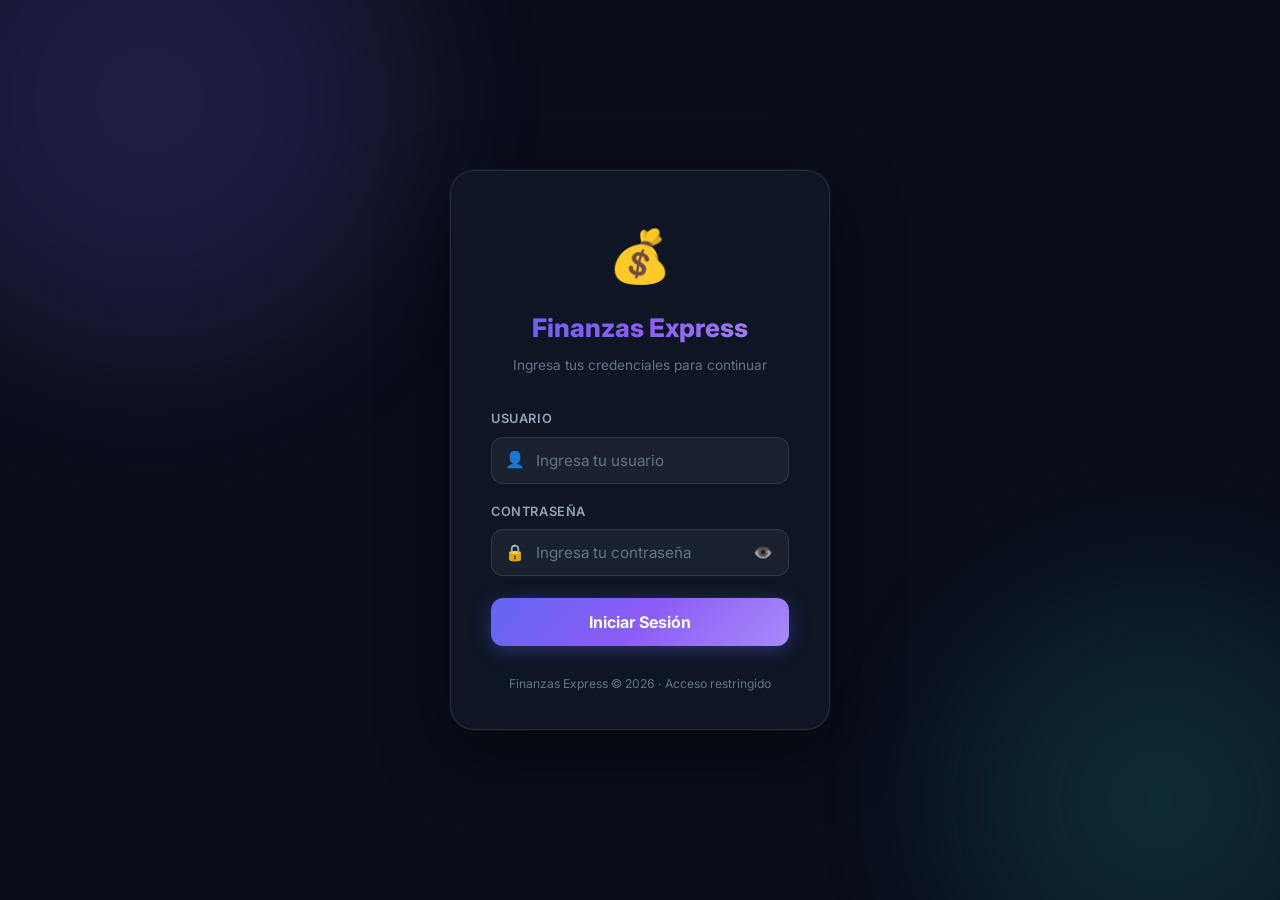
==== static/login.html @ 974da5dc "Implementacion login" ====
<!DOCTYPE html>
<html lang="es">

<head>
    <meta charset="UTF-8">
    <meta name="viewport" content="width=device-width, initial-scale=1.0">
    <meta name="description" content="Iniciar sesión en Finanzas Express">
    <title>💰 Finanzas Express · Iniciar Sesión</title>
    <link rel="preconnect" href="https://fonts.googleapis.com">
    <link rel="preconnect" href="https://fonts.gstatic.com" crossorigin>
    <link href="https://fonts.googleapis.com/css2?family=Inter:wght@300;400;500;600;700;800&display=swap"
        rel="stylesheet">
    <link rel="stylesheet" href="styles.css">
</head>

<body class="login-body">
    <div class="login-bg">
        <div class="login-blob login-blob-1"></div>
        <div class="login-blob login-blob-2"></div>
    </div>

    <div class="login-container">
        <div class="login-card">
            <!-- Header -->
            <div class="login-header">
                <div class="login-logo">💰</div>
                <h1 class="login-title">Finanzas Express</h1>
                <p class="login-subtitle">Ingresa tus credenciales para continuar</p>
            </div>

            <!-- Form -->
            <form id="login-form" class="login-form" autocomplete="off">
                <div class="login-form-group">
                    <label for="login-username">Usuario</label>
                    <div class="login-input-wrapper">
                        <span class="login-input-icon">👤</span>
                        <input type="text" id="login-username" name="username" placeholder="Ingresa tu usuario" required
                            autocomplete="username">
                    </div>
                </div>

                <div class="login-form-group">
                    <label for="login-password">Contraseña</label>
                    <div class="login-input-wrapper">
                        <span class="login-input-icon">🔒</span>
                        <input type="password" id="login-password" name="password" placeholder="Ingresa tu contraseña"
                            required autocomplete="current-password">
                        <button type="button" class="login-toggle-password" id="toggle-password"
                            title="Mostrar/ocultar contraseña">
                            👁️
                        </button>
                    </div>
                </div>

                <!-- Error message -->
                <div id="login-error" class="login-error hidden">
                    <span>⚠️</span>
                    <span id="login-error-text">Usuario o contraseña incorrectos</span>
                </div>

                <button type="submit" class="btn-login" id="btn-login">
                    <span id="btn-login-text">Iniciar Sesión</span>
                    <span id="btn-login-spinner" class="login-spinner hidden"></span>
                </button>
            </form>

            <p class="login-footer">Finanzas Express &copy; 2026 · Acceso restringido</p>
        </div>
    </div>

    <script>
        const form = document.getElementById('login-form');
        const errorBox = document.getElementById('login-error');
        const errorText = document.getElementById('login-error-text');
        const btnText = document.getElementById('btn-login-text');
        const btnSpinner = document.getElementById('btn-login-spinner');
        const togglePwd = document.getElementById('toggle-password');
        const pwdInput = document.getElementById('login-password');

        togglePwd.addEventListener('click', () => {
            const isPassword = pwdInput.type === 'password';
            pwdInput.type = isPassword ? 'text' : 'password';
            togglePwd.textContent = isPassword ? '🙈' : '👁️';
        });

        form.addEventListener('submit', async (e) => {
            e.preventDefault();
            errorBox.classList.add('hidden');
            btnText.textContent = 'Verificando...';
            btnSpinner.classList.remove('hidden');

            const username = document.getElementById('login-username').value.trim();
            const password = document.getElementById('login-password').value;

            try {
                const res = await fetch('/api/login', {
                    method: 'POST',
                    headers: { 'Content-Type': 'application/json' },
                    body: JSON.stringify({ username, password })
                });

                const data = await res.json();

                if (res.ok) {
                    btnText.textContent = '✅ ¡Bienvenido!';
                    setTimeout(() => { window.location.href = '/'; }, 500);
                } else {
                    errorText.textContent = data.error || 'Usuario o contraseña incorrectos';
                    errorBox.classList.remove('hidden');
                    btnText.textContent = 'Iniciar Sesión';
                    btnSpinner.classList.add('hidden');
                    // Shake animation
                    form.classList.add('login-shake');
                    setTimeout(() => form.classList.remove('login-shake'), 500);
                }
            } catch (err) {
                errorText.textContent = 'Error de conexión. Intenta de nuevo.';
                errorBox.classList.remove('hidden');
                btnText.textContent = 'Iniciar Sesión';
                btnSpinner.classList.add('hidden');
            }
        });
    </script>
</body>

</html>
---- static/styles.css ----
/* ============================================================
   STYLES.CSS - Simulador de Presupuesto Personal
   Diseño oscuro premium con glassmorphism y micro-animaciones
   ============================================================ */

/* ---- Reset & Base ---- */
*,
*::before,
*::after {
    margin: 0;
    padding: 0;
    box-sizing: border-box;
}

:root {
    --bg-primary: #0a0e1a;
    --bg-secondary: #111827;
    --bg-card: rgba(17, 24, 39, 0.7);
    --bg-card-hover: rgba(17, 24, 39, 0.9);
    --glass: rgba(255, 255, 255, 0.04);
    --glass-border: rgba(255, 255, 255, 0.08);
    --accent-1: #6366f1;
    --accent-2: #8b5cf6;
    --accent-3: #a78bfa;
    --gradient-primary: linear-gradient(135deg, #6366f1, #8b5cf6, #a78bfa);
    --gradient-income: linear-gradient(135deg, #10b981, #34d399);
    --gradient-expense: linear-gradient(135deg, #ef4444, #f87171);
    --gradient-balance: linear-gradient(135deg, #3b82f6, #60a5fa);
    --gradient-savings: linear-gradient(135deg, #f59e0b, #fbbf24);
    --text-primary: #f1f5f9;
    --text-secondary: #94a3b8;
    --text-muted: #64748b;
    --border: rgba(255, 255, 255, 0.06);
    --success: #10b981;
    --warning: #f59e0b;
    --danger: #ef4444;
    --info: #3b82f6;
    --radius-sm: 8px;
    --radius-md: 12px;
    --radius-lg: 16px;
    --radius-xl: 20px;
    --shadow-sm: 0 2px 8px rgba(0, 0, 0, 0.2);
    --shadow-md: 0 4px 16px rgba(0, 0, 0, 0.3);
    --shadow-lg: 0 8px 32px rgba(0, 0, 0, 0.4);
    --shadow-glow: 0 0 20px rgba(99, 102, 241, 0.15);
    --transition: 0.3s cubic-bezier(0.4, 0, 0.2, 1);
    --font: 'Inter', -apple-system, BlinkMacSystemFont, sans-serif;
}

html {
    scroll-behavior: smooth;
}

body {
    font-family: var(--font);
    background: var(--bg-primary);
    color: var(--text-primary);
    min-height: 100vh;
    line-height: 1.6;
    -webkit-font-smoothing: antialiased;
}

body::before {
    content: '';
    position: fixed;
    top: 0;
    left: 0;
    right: 0;
    bottom: 0;
    background:
        radial-gradient(ellipse at 20% 0%, rgba(99, 102, 241, 0.08) 0%, transparent 50%),
        radial-gradient(ellipse at 80% 100%, rgba(139, 92, 246, 0.06) 0%, transparent 50%);
    pointer-events: none;
    z-index: 0;
}

/* ---- Header ---- */
#app-header {
    position: sticky;
    top: 0;
    z-index: 100;
    display: flex;
    justify-content: space-between;
    align-items: center;
    padding: 16px 32px;
    background: rgba(10, 14, 26, 0.85);
    backdrop-filter: blur(20px);
    -webkit-backdrop-filter: blur(20px);
    border-bottom: 1px solid var(--glass-border);
}

.header-left {
    display: flex;
    align-items: center;
    gap: 14px;
}

.logo {
    font-size: 2rem;
    animation: float 3s ease-in-out infinite;
}

@keyframes float {

    0%,
    100% {
        transform: translateY(0px);
    }

    50% {
        transform: translateY(-4px);
    }
}

#app-header h1 {
    font-size: 1.4rem;
    font-weight: 700;
    background: var(--gradient-primary);
    -webkit-background-clip: text;
    -webkit-text-fill-color: transparent;
    background-clip: text;
}

.header-subtitle {
    font-size: 0.8rem;
    color: var(--text-muted);
}

.guest-badge {
    background: var(--glass);
    padding: 2px 8px;
    border-radius: 999px;
    border: 1px solid var(--glass-border);
    font-size: 0.72rem;
}

.month-selector {
    display: flex;
    align-items: center;
    gap: 8px;
}

.month-selector label {
    font-size: 0.85rem;
    color: var(--text-secondary);
    font-weight: 500;
}

.month-selector input[type="month"] {
    background: var(--glass);
    border: 1px solid var(--glass-border);
    color: var(--text-primary);
    padding: 8px 14px;
    border-radius: var(--radius-sm);
    font-family: var(--font);
    font-size: 0.85rem;
    outline: none;
    transition: var(--transition);
}

.month-selector input[type="month"]:focus {
    border-color: var(--accent-1);
    box-shadow: 0 0 0 3px rgba(99, 102, 241, 0.15);
}

/* ---- Alerts Banner ---- */
.alerts-banner {
    padding: 0 32px;
    transition: var(--transition);
}

.alerts-banner.hidden {
    display: none;
}

.alert-item {
    display: flex;
    align-items: center;
    gap: 12px;
    padding: 12px 18px;
    margin-top: 12px;
    background: rgba(239, 68, 68, 0.1);
    border-left: 4px solid var(--danger);
    border-radius: var(--radius-sm);
    animation: slideIn 0.4s ease-out;
    font-size: 0.9rem;
}

.alert-item .alert-icon {
    font-size: 1.3rem;
}

@keyframes slideIn {
    from {
        opacity: 0;
        transform: translateX(-20px);
    }

    to {
        opacity: 1;
        transform: translateX(0);
    }
}

/* ---- Tabs Nav ---- */
.tabs-nav {
    display: flex;
    gap: 4px;
    padding: 16px 32px 0;
    position: relative;
    z-index: 1;
}

.tab-btn {
    flex: 1;
    display: flex;
    align-items: center;
    justify-content: center;
    gap: 8px;
    padding: 14px 20px;
    background: var(--glass);
    border: 1px solid var(--glass-border);
    border-bottom: none;
    border-radius: var(--radius-md) var(--radius-md) 0 0;
    color: var(--text-secondary);
    font-family: var(--font);
    font-size: 0.95rem;
    font-weight: 500;
    cursor: pointer;
    transition: var(--transition);
    position: relative;
    overflow: hidden;
}

.tab-btn::before {
    content: '';
    position: absolute;
    top: 0;
    left: 0;
    right: 0;
    height: 3px;
    background: var(--gradient-primary);
    transform: scaleX(0);
    transition: transform 0.3s ease;
}

.tab-btn:hover {
    color: var(--text-primary);
    background: rgba(255, 255, 255, 0.06);
}

.tab-btn.active {
    color: var(--text-primary);
    background: var(--bg-card);
    border-color: rgba(99, 102, 241, 0.2);
}

.tab-btn.active::before {
    transform: scaleX(1);
}

.tab-icon {
    font-size: 1.15rem;
}

/* ---- Main ---- */
#main-content {
    padding: 0 32px 40px;
    position: relative;
    z-index: 1;
}

.tab-content {
    display: none;
    animation: fadeUp 0.45s ease-out;
}

.tab-content.active {
    display: block;
}

@keyframes fadeUp {
    from {
        opacity: 0;
        transform: translateY(12px);
    }

    to {
        opacity: 1;
        transform: translateY(0);
    }
}

/* ---- Cards ---- */
.card {
    background: var(--bg-card);
    backdrop-filter: blur(16px);
    -webkit-backdrop-filter: blur(16px);
    border: 1px solid var(--glass-border);
    border-radius: var(--radius-lg);
    padding: 24px;
    margin-top: 20px;
    box-shadow: var(--shadow-sm);
    transition: var(--transition);
}

.card:hover {
    box-shadow: var(--shadow-md);
    border-color: rgba(99, 102, 241, 0.12);
}

.card-header {
    display: flex;
    justify-content: space-between;
    align-items: center;
    margin-bottom: 20px;
}

.card-header h2 {
    font-size: 1.1rem;
    font-weight: 600;
    color: var(--text-primary);
}

/* ---- Grid Layouts ---- */
.grid-2col {
    display: grid;
    grid-template-columns: 1fr 1fr;
    gap: 20px;
}

/* ---- Forms ---- */
.form-row {
    display: grid;
    grid-template-columns: 1fr 1fr;
    gap: 16px;
}

.form-row-3 {
    grid-template-columns: 1fr 1fr 1fr;
}

.form-group {
    display: flex;
    flex-direction: column;
    gap: 6px;
    margin-bottom: 16px;
}

.form-group label {
    font-size: 0.82rem;
    font-weight: 500;
    color: var(--text-secondary);
    text-transform: uppercase;
    letter-spacing: 0.5px;
}

.form-group input,
.form-group select {
    padding: 10px 14px;
    background: rgba(255, 255, 255, 0.04);
    border: 1px solid var(--glass-border);
    border-radius: var(--radius-sm);
    color: var(--text-primary);
    font-family: var(--font);
    font-size: 0.92rem;
    outline: none;
    transition: var(--transition);
}

.form-group input::placeholder {
    color: var(--text-muted);
}

.form-group input:focus,
.form-group select:focus {
    border-color: var(--accent-1);
    box-shadow: 0 0 0 3px rgba(99, 102, 241, 0.12);
    background: rgba(255, 255, 255, 0.06);
}

.form-group select option {
    background: var(--bg-secondary);
    color: var(--text-primary);
}

/* ---- Buttons ---- */
.btn {
    padding: 11px 24px;
    border: none;
    border-radius: var(--radius-sm);
    font-family: var(--font);
    font-size: 0.9rem;
    font-weight: 600;
    cursor: pointer;
    transition: var(--transition);
    display: inline-flex;
    align-items: center;
    gap: 8px;
    position: relative;
    overflow: hidden;
}

.btn::after {
    content: '';
    position: absolute;
    inset: 0;
    background: rgba(255, 255, 255, 0);
    transition: var(--transition);
}

.btn:hover::after {
    background: rgba(255, 255, 255, 0.08);
}

.btn:active {
    transform: scale(0.97);
}

.btn-primary {
    background: var(--gradient-primary);
    color: #fff;
    box-shadow: 0 4px 14px rgba(99, 102, 241, 0.3);
}

.btn-primary:hover {
    box-shadow: 0 6px 20px rgba(99, 102, 241, 0.4);
    transform: translateY(-1px);
}

.btn-secondary {
    background: linear-gradient(135deg, #059669, #10b981);
    color: #fff;
    box-shadow: 0 4px 14px rgba(16, 185, 129, 0.25);
}

.btn-secondary:hover {
    box-shadow: 0 6px 20px rgba(16, 185, 129, 0.35);
    transform: translateY(-1px);
}

.btn-accent {
    background: linear-gradient(135deg, #d97706, #f59e0b);
    color: #fff;
    box-shadow: 0 4px 14px rgba(245, 158, 11, 0.25);
}

.btn-accent:hover {
    box-shadow: 0 6px 20px rgba(245, 158, 11, 0.35);
    transform: translateY(-1px);
}

.btn-export {
    background: var(--glass);
    border: 1px solid var(--glass-border);
    color: var(--text-primary);
    padding: 8px 18px;
    border-radius: var(--radius-sm);
    font-family: var(--font);
    font-size: 0.85rem;
    font-weight: 500;
    cursor: pointer;
    transition: var(--transition);
}

.btn-export:hover {
    background: rgba(255, 255, 255, 0.08);
    border-color: var(--accent-1);
}

.btn-sm {
    padding: 6px 14px;
    font-size: 0.78rem;
}

.btn-danger {
    background: rgba(239, 68, 68, 0.15);
    color: var(--danger);
    border: 1px solid rgba(239, 68, 68, 0.2);
}

.btn-danger:hover {
    background: rgba(239, 68, 68, 0.25);
}

.btn-deposit {
    background: rgba(16, 185, 129, 0.15);
    color: var(--success);
    border: 1px solid rgba(16, 185, 129, 0.2);
}

.btn-deposit:hover {
    background: rgba(16, 185, 129, 0.25);
}

.btn-reset {
    background: rgba(239, 68, 68, 0.12);
    color: var(--danger);
    border: 1px solid rgba(239, 68, 68, 0.2);
    padding: 8px 18px;
    border-radius: var(--radius-sm);
    font-family: var(--font);
    font-size: 0.82rem;
    font-weight: 600;
    cursor: pointer;
    transition: var(--transition);
    white-space: nowrap;
}

.btn-reset:hover {
    background: rgba(239, 68, 68, 0.22);
    border-color: var(--danger);
    box-shadow: 0 0 12px rgba(239, 68, 68, 0.15);
    transform: translateY(-1px);
}

.btn-reset:active {
    transform: scale(0.97);
}

.header-right {
    display: flex;
    align-items: center;
    gap: 12px;
}

/* ---- KPI Grid ---- */
.kpi-grid {
    display: grid;
    grid-template-columns: repeat(4, 1fr);
    gap: 16px;
    margin-top: 20px;
}

.kpi-card {
    padding: 20px;
    border-radius: var(--radius-lg);
    text-align: center;
    position: relative;
    overflow: hidden;
    transition: var(--transition);
}

.kpi-card::before {
    content: '';
    position: absolute;
    inset: 0;
    opacity: 0.12;
    border-radius: inherit;
}

.kpi-income {
    background: rgba(16, 185, 129, 0.08);
    border: 1px solid rgba(16, 185, 129, 0.15);
}

.kpi-expense {
    background: rgba(239, 68, 68, 0.08);
    border: 1px solid rgba(239, 68, 68, 0.15);
}

.kpi-balance {
    background: rgba(59, 130, 246, 0.08);
    border: 1px solid rgba(59, 130, 246, 0.15);
}

.kpi-savings {
    background: rgba(245, 158, 11, 0.08);
    border: 1px solid rgba(245, 158, 11, 0.15);
}

.kpi-card:hover {
    transform: translateY(-2px);
    box-shadow: var(--shadow-md);
}

.kpi-icon {
    font-size: 1.8rem;
    margin-bottom: 8px;
}

.kpi-value {
    font-size: 1.6rem;
    font-weight: 800;
    letter-spacing: -0.02em;
}

.kpi-income .kpi-value {
    color: var(--success);
}

.kpi-expense .kpi-value {
    color: var(--danger);
}

.kpi-balance .kpi-value {
    color: var(--info);
}

.kpi-savings .kpi-value {
    color: var(--warning);
}

.kpi-label {
    font-size: 0.78rem;
    color: var(--text-secondary);
    text-transform: uppercase;
    letter-spacing: 1px;
    margin-top: 4px;
    font-weight: 500;
}

/* ---- Charts ---- */
.chart-container {
    position: relative;
    height: 300px;
    width: 100%;
}

/* ---- Transactions List ---- */
.transactions-list {
    max-height: 400px;
    overflow-y: auto;
}

.tx-item {
    display: flex;
    align-items: center;
    justify-content: space-between;
    padding: 12px 16px;
    border-bottom: 1px solid var(--border);
    transition: var(--transition);
    border-radius: var(--radius-sm);
}

.tx-item:hover {
    background: var(--glass);
}

.tx-item:last-child {
    border-bottom: none;
}

.tx-info {
    display: flex;
    align-items: center;
    gap: 14px;
}

.tx-icon {
    width: 40px;
    height: 40px;
    border-radius: var(--radius-sm);
    display: flex;
    align-items: center;
    justify-content: center;
    font-size: 1.1rem;
}

.tx-icon.income {
    background: rgba(16, 185, 129, 0.12);
}

.tx-icon.expense {
    background: rgba(239, 68, 68, 0.12);
}

.tx-details h4 {
    font-size: 0.9rem;
    font-weight: 500;
}

.tx-details p {
    font-size: 0.78rem;
    color: var(--text-muted);
}

.tx-right {
    display: flex;
    align-items: center;
    gap: 12px;
}

.tx-amount {
    font-weight: 700;
    font-size: 0.95rem;
}

.tx-amount.income {
    color: var(--success);
}

.tx-amount.expense {
    color: var(--danger);
}

.tx-date {
    font-size: 0.76rem;
    color: var(--text-muted);
}

/* ---- Budget Progress ---- */
.budget-progress-list {
    display: grid;
    gap: 14px;
}

.budget-progress-item {
    padding: 14px;
    background: var(--glass);
    border-radius: var(--radius-md);
    border: 1px solid var(--border);
}

.budget-progress-header {
    display: flex;
    justify-content: space-between;
    align-items: center;
    margin-bottom: 8px;
}

.budget-progress-header h4 {
    font-size: 0.9rem;
    font-weight: 500;
}

.budget-progress-amounts {
    font-size: 0.82rem;
    color: var(--text-secondary);
}

.progress-bar-bg {
    height: 8px;
    background: rgba(255, 255, 255, 0.06);
    border-radius: 999px;
    overflow: hidden;
}

.progress-bar-fill {
    height: 100%;
    border-radius: 999px;
    transition: width 0.8s cubic-bezier(0.4, 0, 0.2, 1);
    position: relative;
}

.progress-bar-fill.ok {
    background: var(--gradient-income);
}

.progress-bar-fill.warning {
    background: var(--gradient-savings);
}

.progress-bar-fill.danger {
    background: var(--gradient-expense);
}

.budget-status {
    font-size: 0.75rem;
    margin-top: 6px;
    font-weight: 500;
}

.budget-status.ok {
    color: var(--success);
}

.budget-status.warning {
    color: var(--warning);
}

.budget-status.danger {
    color: var(--danger);
}

/* ---- Savings Goals ---- */
.savings-goals-list {
    margin-top: 20px;
    display: grid;
    gap: 16px;
}

.savings-goal-card {
    background: var(--glass);
    border: 1px solid var(--glass-border);
    border-radius: var(--radius-md);
    padding: 18px;
    transition: var(--transition);
}

.savings-goal-card:hover {
    border-color: rgba(245, 158, 11, 0.2);
    box-shadow: var(--shadow-sm);
}

.savings-goal-header {
    display: flex;
    justify-content: space-between;
    align-items: flex-start;
    margin-bottom: 12px;
}

.savings-goal-header h4 {
    font-size: 1rem;
    font-weight: 600;
}

.savings-goal-header .goal-deadline {
    font-size: 0.78rem;
    color: var(--text-muted);
}

.savings-goal-amounts {
    display: flex;
    justify-content: space-between;
    font-size: 0.88rem;
    margin-bottom: 10px;
}

.savings-goal-amounts .current {
    color: var(--warning);
    font-weight: 700;
}

.savings-goal-amounts .target {
    color: var(--text-secondary);
}

.savings-goal-projection {
    padding: 10px 14px;
    background: rgba(245, 158, 11, 0.06);
    border-radius: var(--radius-sm);
    font-size: 0.82rem;
    color: var(--text-secondary);
    margin-top: 10px;
    border-left: 3px solid var(--warning);
}

.savings-goal-projection.behind {
    background: rgba(239, 68, 68, 0.06);
    border-left-color: var(--danger);
}

.savings-goal-projection.completed {
    background: rgba(16, 185, 129, 0.06);
    border-left-color: var(--success);
}

.savings-goal-actions {
    display: flex;
    gap: 8px;
    margin-top: 12px;
}

.deposit-input {
    padding: 6px 12px;
    background: rgba(255, 255, 255, 0.04);
    border: 1px solid var(--glass-border);
    border-radius: var(--radius-sm);
    color: var(--text-primary);
    font-family: var(--font);
    font-size: 0.82rem;
    width: 120px;
    outline: none;
}

.deposit-input:focus {
    border-color: var(--success);
}

/* ---- Report ---- */
.report-summary {
    overflow-x: auto;
}

.report-summary table {
    width: 100%;
    border-collapse: collapse;
}

.report-summary th,
.report-summary td {
    padding: 12px 16px;
    text-align: left;
    border-bottom: 1px solid var(--border);
    font-size: 0.88rem;
}

.report-summary th {
    color: var(--text-secondary);
    font-weight: 600;
    text-transform: uppercase;
    font-size: 0.76rem;
    letter-spacing: 0.5px;
}

.report-summary tr:hover td {
    background: var(--glass);
}

.report-total {
    font-weight: 700;
    font-size: 1rem !important;
    border-top: 2px solid var(--glass-border) !important;
}

/* ---- Recommendations ---- */
.recommendations-list {
    display: grid;
    gap: 14px;
}

.rec-item {
    display: flex;
    gap: 14px;
    padding: 16px;
    border-radius: var(--radius-md);
    border: 1px solid var(--border);
    animation: fadeUp 0.5s ease-out;
}

.rec-item.success {
    background: rgba(16, 185, 129, 0.06);
    border-color: rgba(16, 185, 129, 0.15);
}

.rec-item.warning {
    background: rgba(245, 158, 11, 0.06);
    border-color: rgba(245, 158, 11, 0.15);
}

.rec-item.danger {
    background: rgba(239, 68, 68, 0.06);
    border-color: rgba(239, 68, 68, 0.15);
}

.rec-item.info {
    background: rgba(59, 130, 246, 0.06);
    border-color: rgba(59, 130, 246, 0.15);
}

.rec-icon {
    font-size: 1.5rem;
    flex-shrink: 0;
}

.rec-content h4 {
    font-size: 0.92rem;
    font-weight: 600;
    margin-bottom: 4px;
}

.rec-content p {
    font-size: 0.84rem;
    color: var(--text-secondary);
    line-height: 1.5;
}

/* ---- Toast ---- */
.toast {
    position: fixed;
    bottom: 30px;
    right: 30px;
    padding: 14px 24px;
    background: var(--bg-card);
    backdrop-filter: blur(16px);
    border: 1px solid var(--glass-border);
    border-radius: var(--radius-md);
    color: var(--text-primary);
    font-size: 0.9rem;
    font-weight: 500;
    box-shadow: var(--shadow-lg);
    z-index: 1000;
    animation: toastIn 0.4s ease-out;
    display: flex;
    align-items: center;
    gap: 10px;
}

.toast.hidden {
    display: none;
}

.toast.success {
    border-left: 4px solid var(--success);
}

.toast.error {
    border-left: 4px solid var(--danger);
}

.toast.info {
    border-left: 4px solid var(--info);
}

@keyframes toastIn {
    from {
        opacity: 0;
        transform: translateY(20px) scale(0.95);
    }

    to {
        opacity: 1;
        transform: translateY(0) scale(1);
    }
}

/* ---- Empty state ---- */
.empty-state {
    text-align: center;
    padding: 40px 20px;
    color: var(--text-muted);
}

.empty-state .empty-icon {
    font-size: 2.5rem;
    margin-bottom: 12px;
    opacity: 0.6;
}

.empty-state p {
    font-size: 0.9rem;
}

/* ---- Scrollbar ---- */
::-webkit-scrollbar {
    width: 6px;
}

::-webkit-scrollbar-track {
    background: transparent;
}

::-webkit-scrollbar-thumb {
    background: rgba(255, 255, 255, 0.1);
    border-radius: 999px;
}

::-webkit-scrollbar-thumb:hover {
    background: rgba(255, 255, 255, 0.18);
}

/* ---- Responsive ---- */
@media (max-width: 900px) {
    .grid-2col {
        grid-template-columns: 1fr;
    }

    .kpi-grid {
        grid-template-columns: repeat(2, 1fr);
    }

    .form-row-3 {
        grid-template-columns: 1fr;
    }

    #app-header {
        flex-direction: column;
        gap: 12px;
        padding: 14px 18px;
    }

    .tabs-nav {
        padding: 12px 18px 0;
    }

    #main-content {
        padding: 0 18px 30px;
    }

    .tab-label {
        display: none;
    }

    .tab-icon {
        font-size: 1.4rem;
    }
}

@media (max-width: 600px) {
    .kpi-grid {
        grid-template-columns: 1fr 1fr;
    }

    .form-row {
        grid-template-columns: 1fr;
    }

    .kpi-value {
        font-size: 1.2rem;
    }
}

/* ============================================================
   LOGIN PAGE
   ============================================================ */

.login-body {
    display: flex;
    align-items: center;
    justify-content: center;
    min-height: 100vh;
    background: var(--bg-primary);
    overflow: hidden;
}

.login-body::before {
    display: none;
}

/* Animated blobs */
.login-bg {
    position: fixed;
    inset: 0;
    pointer-events: none;
    z-index: 0;
}

.login-blob {
    position: absolute;
    border-radius: 50%;
    filter: blur(80px);
    opacity: 0.18;
    animation: blobMove 8s ease-in-out infinite alternate;
}

.login-blob-1 {
    width: 500px;
    height: 500px;
    background: radial-gradient(circle, #6366f1, #8b5cf6);
    top: -150px;
    left: -100px;
    animation-duration: 9s;
}

.login-blob-2 {
    width: 400px;
    height: 400px;
    background: radial-gradient(circle, #10b981, #3b82f6);
    bottom: -100px;
    right: -80px;
    animation-duration: 11s;
    animation-direction: alternate-reverse;
}

@keyframes blobMove {
    from { transform: translate(0, 0) scale(1); }
    to   { transform: translate(40px, 30px) scale(1.08); }
}

/* Card */
.login-container {
    position: relative;
    z-index: 1;
    width: 100%;
    max-width: 420px;
    padding: 20px;
}

.login-card {
    background: rgba(17, 24, 39, 0.82);
    backdrop-filter: blur(24px);
    -webkit-backdrop-filter: blur(24px);
    border: 1px solid rgba(255, 255, 255, 0.1);
    border-radius: 24px;
    padding: 44px 40px 36px;
    box-shadow: 0 24px 64px rgba(0, 0, 0, 0.5), 0 0 0 1px rgba(99, 102, 241, 0.1);
    animation: fadeUp 0.5s ease-out;
}

/* Header */
.login-header {
    text-align: center;
    margin-bottom: 32px;
}

.login-logo {
    font-size: 3.2rem;
    display: block;
    margin-bottom: 12px;
    animation: float 3s ease-in-out infinite;
}

.login-title {
    font-size: 1.6rem;
    font-weight: 800;
    background: var(--gradient-primary);
    -webkit-background-clip: text;
    -webkit-text-fill-color: transparent;
    background-clip: text;
    margin-bottom: 6px;
}

.login-subtitle {
    font-size: 0.85rem;
    color: var(--text-muted);
}

/* Form */
.login-form {
    display: flex;
    flex-direction: column;
    gap: 18px;
}

.login-form-group {
    display: flex;
    flex-direction: column;
    gap: 7px;
}

.login-form-group label {
    font-size: 0.8rem;
    font-weight: 600;
    color: var(--text-secondary);
    text-transform: uppercase;
    letter-spacing: 0.6px;
}

.login-input-wrapper {
    position: relative;
    display: flex;
    align-items: center;
}

.login-input-icon {
    position: absolute;
    left: 14px;
    font-size: 1rem;
    pointer-events: none;
    z-index: 1;
}

.login-input-wrapper input {
    width: 100%;
    padding: 13px 14px 13px 44px;
    background: rgba(255, 255, 255, 0.05);
    border: 1px solid rgba(255, 255, 255, 0.1);
    border-radius: var(--radius-md);
    color: var(--text-primary);
    font-family: var(--font);
    font-size: 0.95rem;
    outline: none;
    transition: var(--transition);
}

.login-input-wrapper input::placeholder {
    color: var(--text-muted);
}

.login-input-wrapper input:focus {
    border-color: var(--accent-1);
    box-shadow: 0 0 0 3px rgba(99, 102, 241, 0.18);
    background: rgba(255, 255, 255, 0.08);
}

.login-toggle-password {
    position: absolute;
    right: 12px;
    background: none;
    border: none;
    cursor: pointer;
    font-size: 1rem;
    opacity: 0.6;
    transition: opacity 0.2s;
    padding: 4px;
}

.login-toggle-password:hover {
    opacity: 1;
}

/* Error */
.login-error {
    display: flex;
    align-items: center;
    gap: 8px;
    background: rgba(239, 68, 68, 0.12);
    border: 1px solid rgba(239, 68, 68, 0.25);
    border-radius: var(--radius-sm);
    padding: 10px 14px;
    font-size: 0.87rem;
    color: #fca5a5;
    animation: fadeUp 0.3s ease-out;
}

.login-error.hidden {
    display: none;
}

/* Login button */
.btn-login {
    width: 100%;
    padding: 14px;
    background: var(--gradient-primary);
    color: #fff;
    border: none;
    border-radius: var(--radius-md);
    font-family: var(--font);
    font-size: 1rem;
    font-weight: 700;
    cursor: pointer;
    transition: var(--transition);
    box-shadow: 0 4px 20px rgba(99, 102, 241, 0.35);
    display: flex;
    align-items: center;
    justify-content: center;
    gap: 10px;
    margin-top: 4px;
}

.btn-login:hover {
    box-shadow: 0 6px 28px rgba(99, 102, 241, 0.5);
    transform: translateY(-1px);
}

.btn-login:active {
    transform: scale(0.98);
}

/* Spinner */
.login-spinner {
    width: 18px;
    height: 18px;
    border: 2px solid rgba(255, 255, 255, 0.3);
    border-top-color: #fff;
    border-radius: 50%;
    animation: spin 0.7s linear infinite;
}

.login-spinner.hidden {
    display: none;
}

@keyframes spin {
    to { transform: rotate(360deg); }
}

/* Shake on error */
@keyframes loginShake {
    0%, 100% { transform: translateX(0); }
    20%       { transform: translateX(-8px); }
    40%       { transform: translateX(8px); }
    60%       { transform: translateX(-5px); }
    80%       { transform: translateX(5px); }
}

.login-shake {
    animation: loginShake 0.5s ease-out;
}

/* Footer */
.login-footer {
    text-align: center;
    margin-top: 28px;
    font-size: 0.76rem;
    color: var(--text-muted);
}

/* Logout button */
.btn-logout {
    background: rgba(99, 102, 241, 0.12);
    color: var(--accent-3);
    border: 1px solid rgba(99, 102, 241, 0.2);
    padding: 8px 18px;
    border-radius: var(--radius-sm);
    font-family: var(--font);
    font-size: 0.82rem;
    font-weight: 600;
    cursor: pointer;
    transition: var(--transition);
    white-space: nowrap;
}

.btn-logout:hover {
    background: rgba(99, 102, 241, 0.22);
    border-color: var(--accent-1);
    box-shadow: 0 0 12px rgba(99, 102, 241, 0.15);
    transform: translateY(-1px);
}

.btn-logout:active {
    transform: scale(0.97);
}
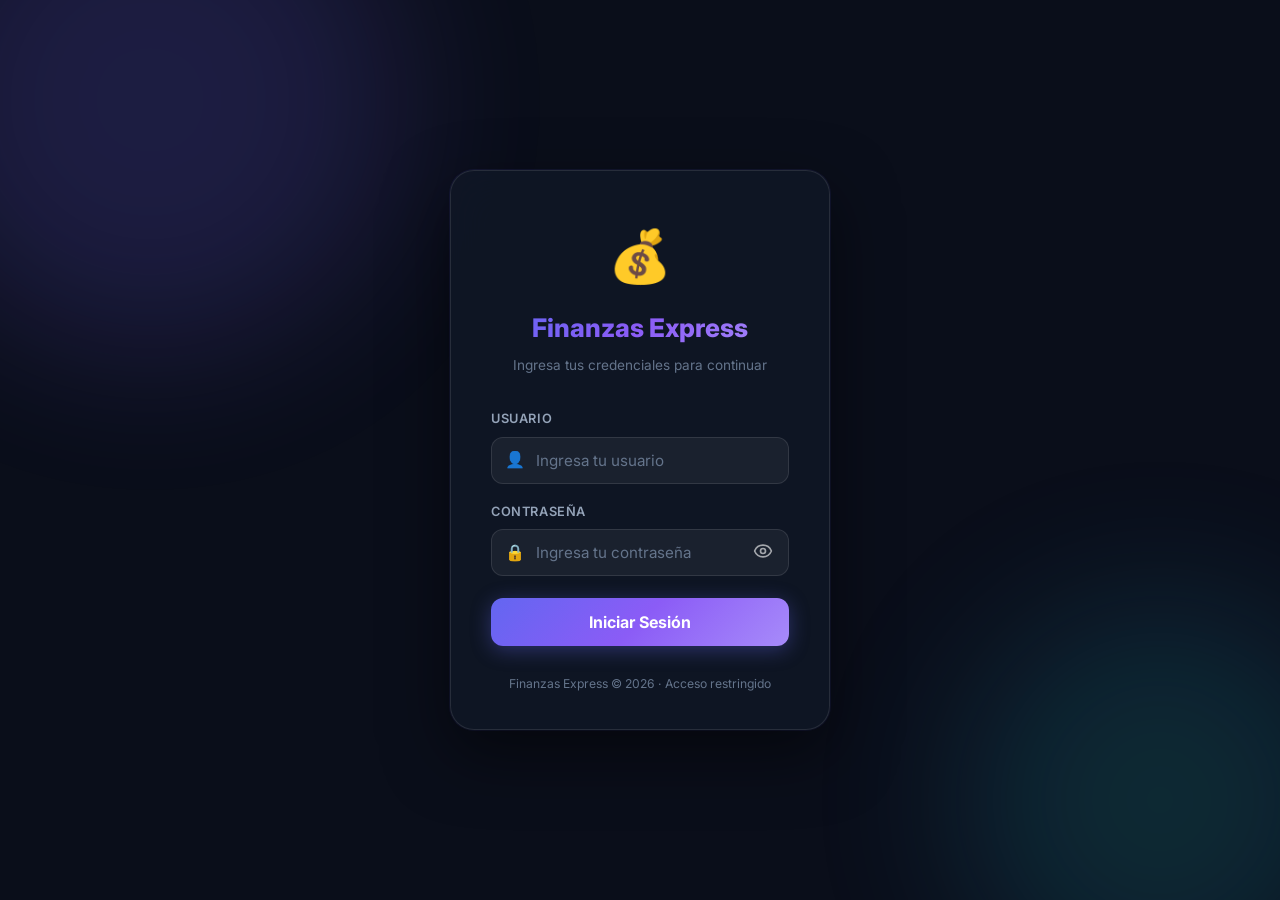
==== commit 0d256cfd: "Modificaciones" ====
--- a/static/login.html
+++ b/static/login.html
@@ -47,7 +47,23 @@
                             required autocomplete="current-password">
                         <button type="button" class="login-toggle-password" id="toggle-password"
                             title="Mostrar/ocultar contraseña">
-                            👁️
+                            <svg xmlns="http://www.w3.org/2000/svg" width="24" height="24" viewBox="0 0 24 24"
+                                fill="none" stroke="currentColor" stroke-width="2" stroke-linecap="round"
+                                stroke-linejoin="round" class="lucide lucide-eye-icon lucide-eye">
+                                <path
+                                    d="M2.062 12.348a1 1 0 0 1 0-.696 10.75 10.75 0 0 1 19.876 0 1 1 0 0 1 0 .696 10.75 10.75 0 0 1-19.876 0" />
+                                <circle cx="12" cy="12" r="3" />
+                            </svg>
+
+                            <svg xmlns="http://www.w3.org/2000/svg" width="24" height="24" viewBox="0 0 24 24"
+                                fill="none" stroke="currentColor" stroke-width="2" stroke-linecap="round"
+                                stroke-linejoin="round" class="lucide lucide-eye-closed-icon lucide-eye-closed">
+                                <path d="m15 18-.722-3.25" />
+                                <path d="M2 8a10.645 10.645 0 0 0 20 0" />
+                                <path d="m20 15-1.726-2.05" />
+                                <path d="m4 15 1.726-2.05" />
+                                <path d="m9 18 .722-3.25" />
+                            </svg>
                         </button>
                     </div>
                 </div>
@@ -76,11 +92,27 @@
         const btnSpinner = document.getElementById('btn-login-spinner');
         const togglePwd = document.getElementById('toggle-password');
         const pwdInput = document.getElementById('login-password');
+        const eyeIcon = togglePwd.querySelector('.lucide-eye-icon');
+        const eyeClosedIcon = togglePwd.querySelector('.lucide-eye-closed-icon');
+
 
         togglePwd.addEventListener('click', () => {
+            // 1. Verificamos el estado actual
             const isPassword = pwdInput.type === 'password';
+
+            // 2. Alternamos el tipo de input
             pwdInput.type = isPassword ? 'text' : 'password';
-            togglePwd.textContent = isPassword ? '🙈' : '👁️';
+
+            // 3. Mostramos/Ocultamos los iconos según el estado
+            if (isPassword) {
+                // Si era password (ahora es texto visible), ocultamos el ojo abierto y mostramos el cerrado
+                eyeIcon.style.display = 'none';
+                eyeClosedIcon.style.display = 'block'; // o 'inline-block' dependiendo de tu diseño
+            } else {
+                // Si era texto (ahora es password oculto), mostramos el ojo abierto y ocultamos el cerrado
+                eyeIcon.style.display = 'block';
+                eyeClosedIcon.style.display = 'none';
+            }
         });
 
         form.addEventListener('submit', async (e) => {
--- a/static/styles.css
+++ b/static/styles.css
@@ -115,7 +115,7 @@
 #app-header h1 {
     font-size: 1.4rem;
     font-weight: 700;
-    background: var(--gradient-primary);
+    background: red;
     -webkit-background-clip: text;
     -webkit-text-fill-color: transparent;
     background-clip: text;
@@ -123,7 +123,11 @@
 
 .header-subtitle {
     font-size: 0.8rem;
-    color: var(--text-muted);
+    color: red;
+}
+
+.card-header {
+    background-color: red;
 }
 
 .guest-badge {
@@ -137,30 +141,67 @@
 .month-selector {
     display: flex;
     align-items: center;
-    gap: 8px;
-}
-
-.month-selector label {
-    font-size: 0.85rem;
-    color: var(--text-secondary);
-    font-weight: 500;
-}
-
-.month-selector input[type="month"] {
+    gap: 6px;
+}
+
+.month-nav-btn {
     background: var(--glass);
     border: 1px solid var(--glass-border);
     color: var(--text-primary);
-    padding: 8px 14px;
+    width: 34px;
+    height: 34px;
     border-radius: var(--radius-sm);
-    font-family: var(--font);
     font-size: 0.85rem;
-    outline: none;
+    cursor: pointer;
+    display: flex;
+    align-items: center;
+    justify-content: center;
     transition: var(--transition);
 }
 
-.month-selector input[type="month"]:focus {
+.month-nav-btn:hover {
+    background: rgba(99, 102, 241, 0.15);
     border-color: var(--accent-1);
-    box-shadow: 0 0 0 3px rgba(99, 102, 241, 0.15);
+    transform: scale(1.05);
+}
+
+.month-nav-btn:active {
+    transform: scale(0.95);
+}
+
+.month-display {
+    font-size: 0.9rem;
+    font-weight: 600;
+    color: var(--text-primary);
+    min-width: 140px;
+    text-align: center;
+    padding: 6px 12px;
+    background: var(--glass);
+    border: 1px solid var(--glass-border);
+    border-radius: var(--radius-sm);
+    letter-spacing: 0.3px;
+}
+
+.month-hidden-input {
+    position: absolute;
+    opacity: 0;
+    pointer-events: none;
+    width: 0;
+    height: 0;
+}
+
+/* Iconos de calendario visibles en tema oscuro */
+input[type="date"]::-webkit-calendar-picker-indicator,
+input[type="month"]::-webkit-calendar-picker-indicator {
+    filter: invert(0.8) brightness(1.4);
+    cursor: pointer;
+    opacity: 0.8;
+    transition: opacity 0.2s;
+}
+
+input[type="date"]::-webkit-calendar-picker-indicator:hover,
+input[type="month"]::-webkit-calendar-picker-indicator:hover {
+    opacity: 1;
 }
 
 /* ---- Alerts Banner ---- */
@@ -493,6 +534,16 @@
     background: rgba(16, 185, 129, 0.25);
 }
 
+.btn-withdraw {
+    background: rgba(59, 130, 246, 0.15);
+    color: var(--info);
+    border: 1px solid rgba(59, 130, 246, 0.2);
+}
+
+.btn-withdraw:hover {
+    background: rgba(59, 130, 246, 0.25);
+}
+
 .btn-reset {
     background: rgba(239, 68, 68, 0.12);
     color: var(--danger);
@@ -522,6 +573,17 @@
     display: flex;
     align-items: center;
     gap: 12px;
+}
+
+.btn-add-transaction {
+    background: linear-gradient(135deg, #960505, #b91010);
+    color: #fff;
+    box-shadow: 0 4px 14px rgba(185, 16, 16, 0.25);
+}
+
+.btn-add-transaction:hover {
+    box-shadow: 0 6px 20px rgba(185, 16, 16, 0.35);
+    transform: translateY(-1px);
 }
 
 /* ---- KPI Grid ---- */
@@ -1144,8 +1206,13 @@
 }
 
 @keyframes blobMove {
-    from { transform: translate(0, 0) scale(1); }
-    to   { transform: translate(40px, 30px) scale(1.08); }
+    from {
+        transform: translate(0, 0) scale(1);
+    }
+
+    to {
+        transform: translate(40px, 30px) scale(1.08);
+    }
 }
 
 /* Card */
@@ -1262,8 +1329,25 @@
     cursor: pointer;
     font-size: 1rem;
     opacity: 0.6;
-    transition: opacity 0.2s;
+    transition: 0.1 ease;
     padding: 4px;
+    color: white;
+}
+
+.lucide-eye-icon,
+.lucide-eye-closed-icon {
+    width: 20px;
+    /* Tamaño fijo para el SVG */
+    height: 20px;
+}
+
+.lucide-eye-closed-icon {
+    display: none;
+}
+
+.lucide-eye-closed-icon,
+.lucide-eye-icon {
+    pointer-events: none;
 }
 
 .login-toggle-password:hover {
@@ -1333,16 +1417,34 @@
 }
 
 @keyframes spin {
-    to { transform: rotate(360deg); }
+    to {
+        transform: rotate(360deg);
+    }
 }
 
 /* Shake on error */
 @keyframes loginShake {
-    0%, 100% { transform: translateX(0); }
-    20%       { transform: translateX(-8px); }
-    40%       { transform: translateX(8px); }
-    60%       { transform: translateX(-5px); }
-    80%       { transform: translateX(5px); }
+
+    0%,
+    100% {
+        transform: translateX(0);
+    }
+
+    20% {
+        transform: translateX(-8px);
+    }
+
+    40% {
+        transform: translateX(8px);
+    }
+
+    60% {
+        transform: translateX(-5px);
+    }
+
+    80% {
+        transform: translateX(5px);
+    }
 }
 
 .login-shake {
@@ -1381,4 +1483,4 @@
 
 .btn-logout:active {
     transform: scale(0.97);
-}
+}
